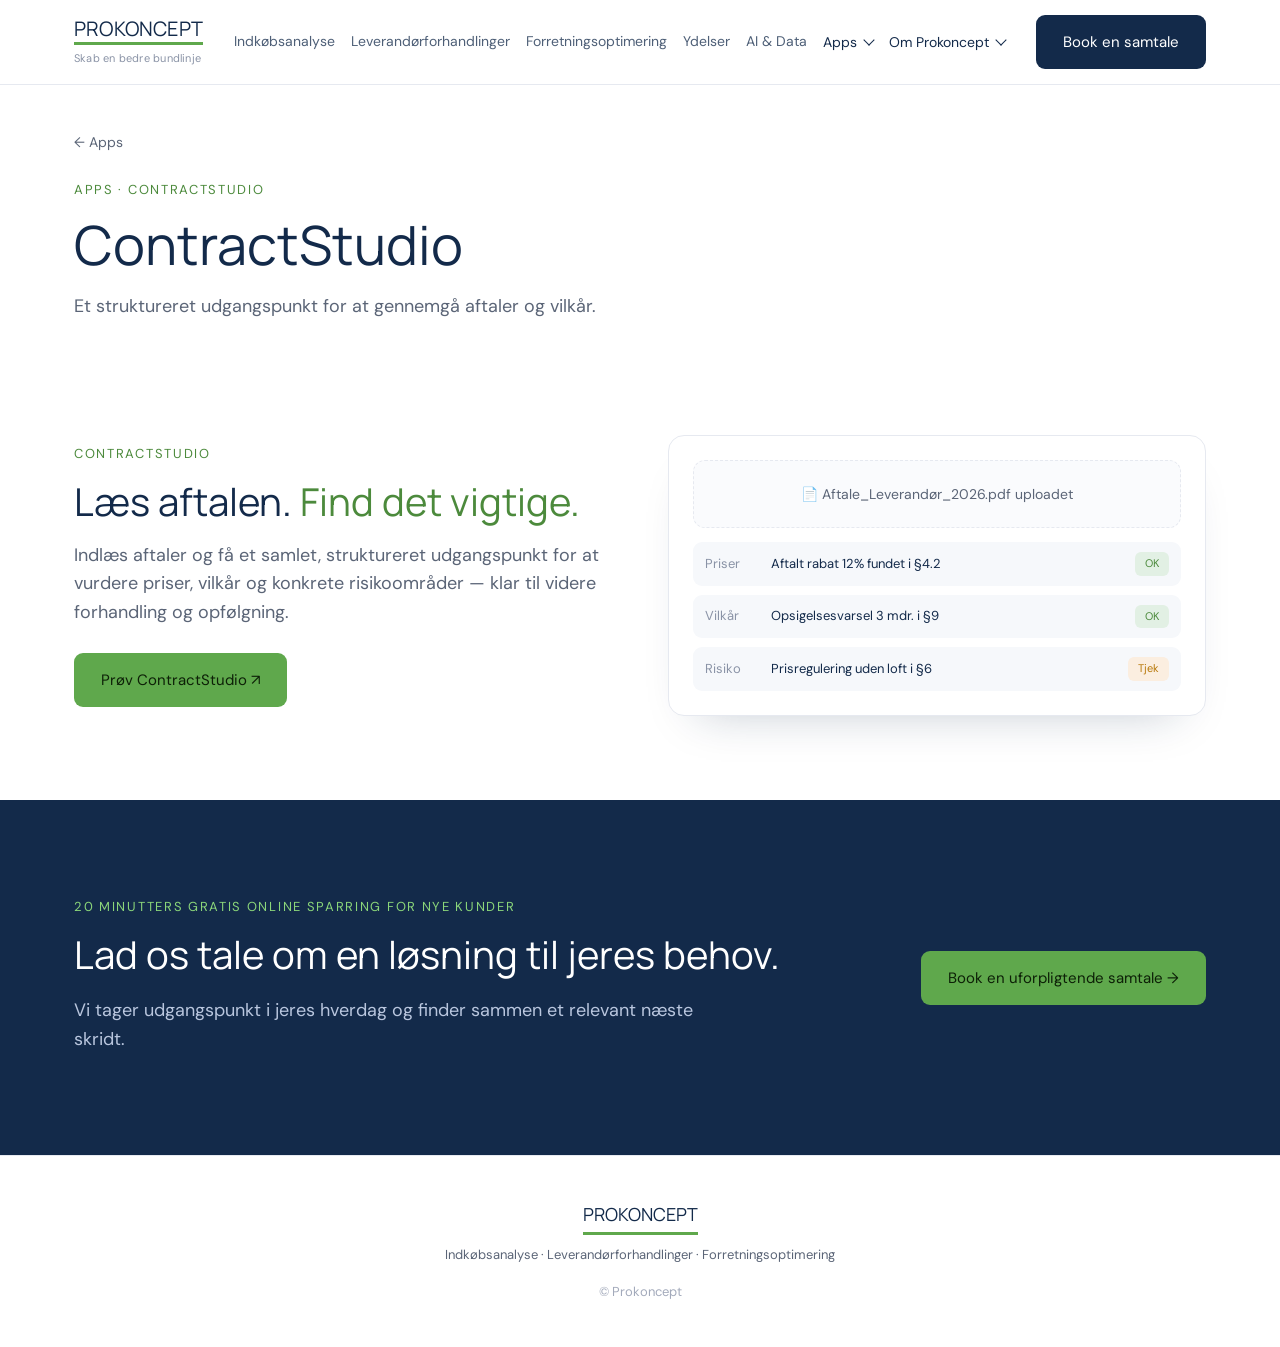
==== app-contractstudio.html @ 81a501e3 "Restructure website around consulting services and dedicated app pages" ====
<!doctype html>
<html lang="da">
<head>
<meta charset="utf-8">
<meta name="viewport" content="width=device-width, initial-scale=1">
<title>ContractStudio | Prokoncept</title>
<meta name="description" content="Et struktureret udgangspunkt for at gennemgå aftaler og vilkår.">
<link rel="preconnect" href="https://fonts.googleapis.com">
<link rel="preconnect" href="https://fonts.gstatic.com" crossorigin>
<link href="https://fonts.googleapis.com/css2?family=DM+Sans:wght@400&family=Manrope:wght@400&display=swap" rel="stylesheet">
<link rel="stylesheet" href="styles.css">
<link rel="stylesheet" href="about.css">
<link rel="stylesheet" href="advisory.css">
<link rel="stylesheet" href="tradebridge-demo.css">
<script src="navigation.js" defer>
</script>
<script src="tradebridge-demo.js" defer>
</script>
</head>
<body class="subpage app-page" id="top">
<header class="site" id="siteHeader">
<nav class="wrap" aria-label="Hovedmenu">
<div class="brand-block">
<a class="brand" href="index.html#top" aria-label="Prokoncept – til forsiden">PROKONCEPT</a>
<div class="tag">Skab en bedre bundlinje</div>
</div>
<div class="navlinks" id="navlinks">
<a href="index.html#indkobsanalyse">Indkøbsanalyse</a>
<a href="index.html#leverandorforhandlinger">Leverandørforhandlinger</a>
<a href="index.html#forretningsoptimering">Forretningsoptimering</a>
<a href="index.html#ydelser">Ydelser</a>
<a href="forretningsoptimering.html#ai">AI &amp; Data</a>
<details class="about-menu apps-menu">
<summary>Apps</summary>
<div>
<a href="app-indkoebsdashboard.html">Indkøbsdashboard</a>
<a href="app-tradebridge.html">TradeBridge</a>
<a href="app-contractstudio.html">ContractStudio</a>
<a href="app-vaerktoej.html">Værktøj</a>
</div>
</details>
<details class="about-menu">
<summary>Om Prokoncept</summary>
<div>
<a href="om-prokoncept.html">Hvem er Prokoncept?</a>
<a href="medarbejdere.html">Medarbejdere</a>
<a href="om-prokoncept.html#metode">Sådan arbejder vi</a>
</div>
</details>
</div>
<div class="header-actions">
<a class="btn btn-navy" href="index.html#kontakt">Book en samtale</a>
<button type="button" class="burger" id="burgerBtn" aria-label="Åbn menu" aria-expanded="false" aria-controls="mobilePanel">
<span>
</span>
</button>
</div>
</nav>
<div class="mobile-panel" id="mobilePanel">
<a href="index.html#indkobsanalyse">Indkøbsanalyse</a>
<a href="index.html#leverandorforhandlinger">Leverandørforhandlinger</a>
<a href="index.html#forretningsoptimering">Forretningsoptimering</a>
<a href="index.html#ydelser">Ydelser</a>
<a href="forretningsoptimering.html#ai">AI &amp; Data</a>
<details class="about-menu apps-menu">
<summary>Apps</summary>
<div>
<a href="app-indkoebsdashboard.html">Indkøbsdashboard</a>
<a href="app-tradebridge.html">TradeBridge</a>
<a href="app-contractstudio.html">ContractStudio</a>
<a href="app-vaerktoej.html">Værktøj</a>
</div>
</details>
<details class="about-menu">
<summary>Om Prokoncept</summary>
<div>
<a href="om-prokoncept.html">Hvem er Prokoncept?</a>
<a href="medarbejdere.html">Medarbejdere</a>
<a href="om-prokoncept.html#metode">Sådan arbejder vi</a>
</div>
</details>
<a href="index.html#kontakt">Book en samtale</a>
</div>
</header>
<main>
<div class="wrap app-page-intro">
<a href="index.html#apps">← Apps</a>
<p class="eyebrow">Apps · ContractStudio</p>
<h1>ContractStudio</h1>
<p>Et struktureret udgangspunkt for at gennemgå aftaler og vilkår.</p>
</div>
<!-- CONTRACTSTUDIO -->
<section>
  <div class="wrap split">
    <div>
      <div class="eyebrow">ContractStudio</div>
      <h2>Læs aftalen. <span class="em">Find det vigtige.</span>
</h2>
      <p class="lede">Indlæs aftaler og få et samlet, struktureret udgangspunkt for at vurdere priser, vilkår og konkrete risikoområder — klar til videre forhandling og opfølgning.</p>
      <div style="margin-top:26px;">
<a class="btn btn-primary" href="https://prokoncept.shinyapps.io/ContractStudio/" target="_blank" rel="noopener">Prøv ContractStudio ↗</a>
</div>
    </div>
    <div class="wmock">
      <div class="upload-box">📄 Aftale_Leverandør_2026.pdf uploadet</div>
      <div class="cs-rows">
        <div class="cs-row">
<span class="tag">Priser</span>
<span>Aftalt rabat 12% fundet i §4.2</span>
<span class="cs-chip">OK</span>
</div>
        <div class="cs-row">
<span class="tag">Vilkår</span>
<span>Opsigelsesvarsel 3 mdr. i §9</span>
<span class="cs-chip">OK</span>
</div>
        <div class="cs-row">
<span class="tag">Risiko</span>
<span>Prisregulering uden loft i §6</span>
<span class="cs-chip warn">Tjek</span>
</div>
      </div>
    </div>
  </div>
</section>
<section class="advisory-contact">
<div class="wrap">
<div>
<p class="eyebrow">20 minutters gratis online sparring for nye kunder</p>
<h2>Lad os tale om en løsning til jeres behov.</h2>
<p>Vi tager udgangspunkt i jeres hverdag og finder sammen et relevant næste skridt.</p>
</div>
<a class="btn btn-primary" href="index.html#kontakt">Book en uforpligtende samtale →</a>
</div>
</section>
</main>
<footer class="site">
<a class="brand" href="index.html#top">PROKONCEPT</a>
<div class="tag">Indkøbsanalyse · Leverandørforhandlinger · Forretningsoptimering</div>
<div class="copy">© Prokoncept</div>
</footer>
</body>
</html>
---- styles.css ----
[hidden]{display:none!important}

  /* Layout concept: the real Prokoncept webforslag redone — white canvas,
     navy/green brand, mint tinted sections, dark-navy "platform" panels for
     TradeBridge/Aftale-dashboard, alternating coloured service tiles.
     Deliberately single-theme (light): this is Prokoncept's own brand, which
     has no dark mode, so every colour is fixed rather than theme-derived. */
  :root{
    --font-heading:'Manrope',system-ui,sans-serif;
    --font-body:'DM Sans',system-ui,sans-serif;
    --text-hero:clamp(34px,4.6vw,54px);
    --text-section:clamp(28px,3vw,40px);
    --text-subheading:24px;
    --text-card-title:20px;
    --text-body:18px;
    --text-small:14px;
    --text-control:15px;
    --text-caption:13px;
    --navy:#132a4a;
    --navy-2:#0c1d34;
    --green:#5fa84c;
    --green-dark:#4c8a3c;
    --mint:#eef6f0;
    --mint-2:#e2f0e4;
    --blue-tint:#eaeffb;
    --bg:#ffffff;
    --ink:#132a4a;
    --body:#5b6577;
    --border:#e6e9f0;
    --r:9px;        /* one radius for every button, tab and toggle */
    --r-sm:6px;     /* chips and badges */
    color-scheme: light;
  }
  *{box-sizing:border-box;}
  /* Mettes skrifttyper med normal vægt på hele hjemmesiden. */
  body{font-weight:400;}
  h4,h5,h6,b,strong,th{font-weight:400;}
  button,input,select,textarea{font-family:var(--font-body); font-weight:400;}
  body{margin:0; background:var(--bg); color:var(--ink); font-family:var(--font-body);font-size:var(--text-body); line-height:1.6; -webkit-font-smoothing:antialiased;}
  img{max-width:100%; display:block;}
  h1,h2,h3{font-family:var(--font-heading); font-weight:400; text-wrap:balance; margin:0; color:var(--navy);}
  h1{font-size:var(--text-hero);line-height:1.1;}
  h2{font-size:var(--text-section);line-height:1.2;}
  h3{font-size:var(--text-subheading);line-height:1.3;}
  h4,h5,h6{font-family:var(--font-heading);font-size:var(--text-card-title);line-height:1.3;}
  a{color:inherit;}
  .em{color:var(--green-dark);}
  .wrap{max-width:1180px; margin:0 auto; padding-inline:24px;}
  section{padding-block:84px;}
  @media (max-width:640px){section{padding-block:52px;}}
  .eyebrow{font-family:var(--font-body); font-size:var(--text-caption); letter-spacing:.13em; text-transform:uppercase; color:var(--green-dark); font-weight:400; margin-bottom:14px;}
  p.lede{font-size:var(--text-body); color:var(--body); max-width:600px; margin-top:16px;}
  .btn{display:inline-flex; align-items:center; gap:8px; font-weight:400; font-size:var(--text-control); padding:14px 26px; border-radius:var(--r); border:1.5px solid transparent; cursor:pointer; text-decoration:none; font-family:var(--font-body); transition:transform .15s, box-shadow .15s;}
  .btn:active{transform:translateY(1px);}
  .btn-primary{background:var(--green); color:#0d2007;}
  .btn-primary:hover{box-shadow:0 10px 22px -10px rgba(95,168,76,.6);}
  .btn-text{background:none; border:none; color:var(--navy); font-weight:400; padding:14px 4px;}
  .btn-text:hover{color:var(--green-dark);}
  .btn-navy{background:var(--navy); color:#fff;}
  .btn-navy:hover{box-shadow:0 10px 22px -10px rgba(19,42,74,.5);}

  /* ---------- HEADER ---------- */
  header.site{position:sticky; top:env(safe-area-inset-top,0px); z-index:50; background:rgba(255,255,255,.92); backdrop-filter:blur(8px); border-bottom:1px solid var(--border);}
  nav.wrap{display:flex; align-items:center; justify-content:space-between; height:84px; padding-block:0;}
  .brand-block .brand{font-family:var(--font-heading); font-weight:400; font-size:var(--text-card-title); letter-spacing:.01em; color:var(--navy); border-bottom:3px solid var(--green); display:inline-block; padding-bottom:3px; line-height:1;}
  .brand-block .tag{font-size:11px; color:#8a93a6; margin-top:5px; letter-spacing:.02em;}
  .navlinks{display:flex; gap:30px; align-items:center;}
  .navlinks a{font-size:var(--text-control); font-weight:400; color:var(--navy); text-decoration:none; padding-block:6px; border-bottom:2px solid transparent; opacity:.75;}
  .navlinks a:hover, .navlinks a.active{opacity:1; border-color:var(--green);}
  .burger{display:none; width:40px; height:40px; border-radius:var(--r); border:1px solid var(--border); background:#fff; align-items:center; justify-content:center; cursor:pointer;}
  .burger span, .burger span::before, .burger span::after{content:""; display:block; width:17px; height:2px; background:var(--navy); position:relative;}
  .burger span::before{position:absolute; top:-6px;} .burger span::after{position:absolute; top:6px;}
  .mobile-panel{display:none; flex-direction:column; padding:6px 24px 18px; border-top:1px solid var(--border);}
  .mobile-panel a{padding:13px 4px; font-weight:400; text-decoration:none; color:var(--navy); border-bottom:1px solid var(--border);}
  header.site.open .mobile-panel{display:flex;}
  @media (max-width:900px){.navlinks{display:none;} .burger{display:flex;} nav.wrap{height:72px;}}

  /* ---------- HERO ---------- */
  .hero .wrap{display:grid; grid-template-columns:1.05fr .95fr; gap:56px; align-items:center; padding-block:72px 60px;}
  .hero h1{font-size:var(--text-hero); line-height:1.1; letter-spacing:-.01em; margin-top:10px;}
  .hero-actions{display:flex; align-items:center; gap:6px; margin-top:34px; flex-wrap:wrap;}
  .hero-note{display:flex; align-items:center; gap:8px; margin-top:26px; font-size:var(--text-control); color:var(--body);}
  .hero-note .dot{width:7px; height:7px; border-radius:50%; background:var(--green); flex-shrink:0;}

  .hero-graphic{position:relative; border-radius:22px; padding:26px; min-height:420px;
    background:linear-gradient(160deg,#eaf4ec 0%, #dcecf5 100%);}
  .og-card{background:#fff; border-radius:16px; padding:22px 24px; box-shadow:0 26px 50px -28px rgba(19,42,74,.35);}
  .og-head{display:flex; justify-content:space-between; align-items:baseline; font-family:var(--font-body); font-size:var(--text-caption); letter-spacing:.08em; color:#8a93a6; text-transform:uppercase; margin-bottom:18px;}
  .og-stats{display:flex; gap:34px; margin-bottom:20px;}
  .og-stats .s .l{font-size:12px; color:var(--body); margin-bottom:4px;}
  .og-stats .s .v{font-family:var(--font-heading); font-weight:400; font-size:var(--text-subheading); font-variant-numeric:tabular-nums;}
  .og-stats .s.green .v{color:var(--green-dark);}
  .og-chart{height:120px;}
  .og-float-dark{
    position:absolute; left:22px; bottom:-6px; width:220px; background:var(--navy); color:#fff;
    border-radius:13px; padding:16px 18px; box-shadow:0 20px 40px -18px rgba(12,29,52,.55);
  }
  .og-float-dark .l{display:flex; align-items:center; gap:7px; font-family:var(--font-body); font-size:var(--text-caption); letter-spacing:.08em; color:#a9c4ee; margin-bottom:8px;}
  .og-float-dark .l .dot2{width:6px; height:6px; border-radius:50%; background:var(--green);}
  .og-float-dark .v{font-family:var(--font-heading); font-weight:400; font-size:20px; margin-bottom:8px;}
  .og-bar{height:6px; background:rgba(255,255,255,.18); border-radius:4px; overflow:hidden;}
  .og-bar span{display:block; height:100%; width:0%; background:var(--green); border-radius:4px; transition:width 1.1s ease .2s;}
  .og-float-pill{
    position:absolute; right:14px; bottom:38px; background:#fff; border-radius:13px; padding:13px 16px;
    box-shadow:0 20px 40px -18px rgba(19,42,74,.35); display:flex; align-items:center; gap:12px; max-width:230px;
  }
  .og-float-pill .n{font-family:var(--font-heading); font-weight:400; font-size:22px; color:var(--navy);}
  .og-float-pill .t{font-size:var(--text-caption); color:var(--body); line-height:1.35;}
  @media (max-width:900px){
    .hero .wrap{grid-template-columns:1fr;}
    .hero-graphic{min-height:0; padding-bottom:70px;}
    .og-float-pill{position:static; margin-top:14px; max-width:none;}
    .og-float-dark{position:static; margin-top:14px; width:auto;}
  }

  /* ---------- FORMULA BAR ---------- */
  .formula{background:var(--navy); color:#fff;}
  .formula .wrap{display:flex; justify-content:space-between; align-items:center; gap:20px; flex-wrap:wrap; padding-block:26px;}
  .formula .headline{font-family:var(--font-heading); font-weight:400; font-size:clamp(17px,2vw,22px);}
  .formula .terms{display:flex; align-items:center; gap:14px; flex-wrap:wrap; font-size:var(--text-control); font-weight:400; color:#b9c6de;}
  .formula .terms .pill{background:#fff; color:var(--navy); padding:8px 16px; border-radius:var(--r); font-weight:400;}

  #ydelser,#indkobsanalyse,#tradebridge,#ai,#potentiale{scroll-margin-top:100px;}
  .tradebridge-overview{display:grid;grid-template-columns:minmax(0,.85fr) minmax(0,1.15fr);gap:50px;align-items:center;}
  .tradebridge-copy h2{font-size:var(--text-section);line-height:1.2;}
  .tradebridge-copy h2 .em{color:#8bd67a;}
  .tradebridge-copy .lede{font-size:var(--text-body);}
  .tradebridge-actions{margin-top:28px;}
  .tradebridge-screen{margin:0;min-width:0;overflow:hidden;border:1px solid var(--border);border-radius:16px;background:#fff;box-shadow:0 24px 48px -20px rgba(6,14,28,.45);}
  .tradebridge-screen img{display:block;width:100%;height:auto;}
  .tradebridge-screen figcaption{padding:12px 16px;color:var(--body);font-size:12px;}
  @media(max-width:900px){.tradebridge-overview{grid-template-columns:1fr;gap:32px;}}
  /* ---------- DARK PLATFORM SECTIONS (TradeBridge / Aftale-dashboard) ---------- */
  .platform{background:var(--navy); color:#fff;}
  .platform h2{color:#fff;}
  .platform p.lede{color:#aebadb;}
  .platform .eyebrow{color:#8bd67a;}
  .split{display:grid; grid-template-columns:1fr 1fr; gap:56px; align-items:center;}
  @media (max-width:900px){.split{grid-template-columns:1fr;}}

  .pill-tabs{display:flex; gap:8px; margin-top:26px; flex-wrap:wrap;}
  .pill-tab{font-family:var(--font-body); font-weight:400; font-size:var(--text-small); padding:10px 18px; border-radius:var(--r); border:1.5px solid rgba(255,255,255,.28); background:transparent; color:#cdd7ea; cursor:pointer;}
  .pill-tab[aria-selected="true"]{background:rgba(255,255,255,.14); border-color:rgba(255,255,255,.5); color:#fff;}

  .wcard{background:#fff; color:var(--ink); border-radius:16px; padding:26px 28px; box-shadow:0 30px 60px -32px rgba(6,14,28,.6);}
  .wcard-tabs{display:flex; gap:6px; border-bottom:1px solid var(--border); margin-bottom:18px;}
  .wcard-tab{font-family:var(--font-body); font-weight:400; font-size:var(--text-small); padding:10px 4px; margin-right:18px; border:none; background:none; color:var(--body); cursor:pointer; border-bottom:2px solid transparent;}
  .wcard-tab[aria-selected="true"]{color:var(--navy); border-color:var(--green);}
  .wcard-head{display:flex; justify-content:space-between; align-items:center; margin-bottom:4px;}
  .wcard-head h3{font-size:var(--text-body);}
  .wcard-head .status{font-size:12px; font-weight:400; color:var(--green-dark); display:flex; align-items:center; gap:6px;}
  .wcard-panel{display:none;}
  .wcard-panel[data-active="true"]{display:block;}
  .stat-grid{display:grid; grid-template-columns:1fr 1fr; gap:14px; margin-top:16px;}
  .stat-tile{background:#f5f7fb; border-radius:12px; padding:14px 16px;}
  .stat-tile .l{font-size:11px; letter-spacing:.05em; text-transform:uppercase; color:#8a93a6; margin-bottom:6px;}
  .stat-tile .v{font-family:var(--font-heading); font-weight:400; font-size:22px; font-variant-numeric:tabular-nums;}
  .stat-tile .v.warn{color:#b8790a;}
  .row-list{display:flex; flex-direction:column; margin-top:10px;}
  .row-list .r{display:flex; justify-content:space-between; align-items:center; padding:12px 2px; border-bottom:1px solid var(--border); font-size:var(--text-small);}
  .row-list .r:last-child{border-bottom:none;}
  .row-list .r .v{font-weight:400;}
  .row-list .r .v.warn{color:#b8790a;}
  .status-banner{margin-top:14px; display:flex; align-items:center; gap:10px; background:var(--mint-2); color:var(--green-dark); font-weight:400; font-size:var(--text-small); padding:13px 16px; border-radius:10px;}

  /* ---------- BEREGNER (mint) ---------- */
  .mint-section{background:var(--mint);}
  .browser-mock{border-radius:14px; overflow:hidden; box-shadow:0 30px 56px -30px rgba(19,42,74,.32); background:var(--navy-2);}
  .browser-mock .bm-bar{display:flex; align-items:center; gap:7px; background:#0a1830; padding:10px 14px;}
  .bm-dot{width:9px; height:9px; border-radius:50%; background:rgba(255,255,255,.2);}
  .browser-mock .bm-body{padding:18px; display:flex; flex-direction:column; gap:12px;}
  .bm-row{display:flex; gap:10px; align-items:center;}
  .bm-chip{font-family:var(--font-body); font-size:var(--text-caption); padding:5px 10px; border-radius:5px; color:#fff; font-weight:400;}
  .bm-field{flex:1; height:30px; background:rgba(255,255,255,.06); border:1px solid rgba(255,255,255,.1); border-radius:6px;}
  .bm-table{background:rgba(255,255,255,.04); border-radius:8px; padding:10px; margin-top:4px;}
  .bm-line{display:flex; justify-content:space-between; font-family:var(--font-body); font-size:11px; color:#c3cfe6; padding:5px 4px; border-bottom:1px solid rgba(255,255,255,.06);}
  .bm-line:last-child{border-bottom:none;}
  .mock-cap{margin-top:14px; font-size:var(--text-small); color:var(--body); text-align:center;}
  .feature-list{list-style:none; padding:0; margin:26px 0 0; display:flex; flex-direction:column; gap:12px;}
  .feature-list li{display:flex; gap:10px; font-size:var(--text-control); font-weight:400;}
  .feature-list li .c{color:var(--green-dark); font-weight:400;}
  .tools-visual{margin:0;min-width:0;}
  .tools-image-placeholder{aspect-ratio:4 / 3;display:flex;flex-direction:column;align-items:center;justify-content:center;gap:16px;padding:30px;text-align:center;border:1px dashed #a8c3b0;border-radius:16px;background:rgba(255,255,255,.6);color:var(--green-dark);}
  .tools-image-placeholder span{font-family:var(--font-heading);font-size:20px;color:var(--navy);}
  .tools-image-placeholder small{font-size:var(--text-small);color:var(--body);}
  .tools-visual img{display:block;width:100%;height:auto;border-radius:16px;}
  #beregner{scroll-margin-top:100px;}
  .tools-example{margin-top:64px;padding-top:56px;border-top:1px solid #cadbce;}
  .tools-example-title{font-size:var(--text-subheading);line-height:1.3;margin-bottom:14px;}
  .tools-example-subtitle{font-family:var(--font-heading);font-size:20px;line-height:1.3;color:var(--navy);margin:0;}
  @media(max-width:640px){.tools-example{margin-top:40px;padding-top:36px;}}

  /* ---------- SERVICES GRID ---------- */
  .svc-intro{margin-bottom:40px; max-width:640px;}
  .svc-grid{display:grid; grid-template-columns:repeat(3,1fr); gap:16px;}
  .svc-card{border:0; font:inherit; text-align:left; cursor:pointer; width:100%; border-radius:14px; padding:28px 26px; text-decoration:none; display:flex; flex-direction:column; gap:12px; min-height:190px; transition:transform .15s, box-shadow .15s;}
  .svc-card:hover{transform:translateY(-4px); box-shadow:0 22px 40px -26px rgba(19,42,74,.4);}
  .svc-card .num{font-family:var(--font-body); font-size:var(--text-caption); opacity:.65; font-weight:400;}
  .svc-card h3{font-size:var(--text-card-title); line-height:1.25;}
  .svc-card p{font-size:var(--text-small); margin:0; flex:1; opacity:.85;}
  .svc-card .link{font-size:var(--text-small); font-weight:400; align-self:flex-end; text-decoration:underline; text-underline-offset:3px;}
  .svc-light{background:var(--bg); border:1px solid var(--border); color:var(--navy);}
  .svc-mint{background:var(--mint-2); color:var(--navy);}
  .svc-blue{background:var(--blue-tint); color:var(--navy);}
  .svc-green{background:var(--green); color:#0d2007;}
  .svc-green h3{color:#0d2007;}
  .svc-navy{background:var(--navy); color:#fff;}
  .svc-navy h3{color:#fff;}
  @media (max-width:900px){.svc-grid{grid-template-columns:1fr 1fr;}}
  @media (max-width:560px){.svc-grid{grid-template-columns:1fr;}}

  /* ---------- DASHBOARD SHOWCASE (screenshot -> live demo) ---------- */
  .dash-layout{display:grid;grid-template-columns:minmax(220px,.36fr) minmax(0,1fr);gap:40px;align-items:start;margin-top:34px;}
  .dash-visual{min-width:0;width:100%;max-width:640px;margin-left:auto;}
  .dash-frame{display:block; position:relative; margin:0; border-radius:16px; overflow:hidden; border:1px solid var(--border); box-shadow:0 30px 60px -30px rgba(19,42,74,.35); background:#fff;}
  .dash-bar{display:flex; align-items:center; gap:7px; padding:11px 14px; background:var(--navy);}
  .dash-bar span{width:9px; height:9px; border-radius:50%; background:rgba(255,255,255,.25);}
  .dash-bar em{margin-left:10px; font-style:normal; font-family:var(--font-body); font-size:var(--text-caption); color:#a9b6d1;}
  .dash-frame img{width:100%; height:auto; display:block;}
  .dash-hint{text-align:center; font-size:var(--text-caption); color:#8a93a6; margin-top:14px;}
  .dash-points{display:grid; grid-template-columns:1fr; gap:22px; padding:0; margin:0; padding-top:110px; list-style:none; color:var(--body); font-size:var(--text-body);line-height:1.5;}
  .dash-points li{display:flex; align-items:baseline; gap:10px;}
  .dash-points li::before{content:"✓"; color:var(--green-dark); flex-shrink:0;}
  .dash-actions{display:flex; justify-content:center; margin-top:26px;}
  @media(max-width:900px){.dash-layout{grid-template-columns:1fr;gap:26px;}.dash-points{grid-template-columns:repeat(2,minmax(0,1fr));padding-top:0;gap:12px 24px;}.dash-visual{margin-inline:auto;}}
  @media(max-width:640px){.dash-points{grid-template-columns:1fr; gap:10px;}}

  /* ---------- PLASTDATA ---------- */
  .plast-card{background:var(--navy); border-radius:16px; padding:26px 28px; color:#fff; box-shadow:0 26px 50px -28px rgba(19,42,74,.4);}
  .plast-card h3{color:#fff; font-size:16px;}
  .plast-card .status{font-size:12px; color:#8bd67a; font-weight:400;}
  .step-inline{display:flex; flex-direction:column; gap:14px; margin-top:26px;}
  .step-inline .si{display:flex; gap:14px; align-items:flex-start;}
  .step-inline .num{font-family:var(--font-heading); font-weight:400; color:var(--green-dark); font-size:16px; width:26px; flex-shrink:0;}
  .step-inline .tx b{display:block; font-size:var(--text-control); margin-bottom:2px;}
  .step-inline .tx span{font-size:var(--text-small); color:var(--body);}

  /* ---------- WHITE MOCK CARD (ContractStudio) ---------- */
  .wmock{background:#fff; border:1px solid var(--border); border-radius:16px; padding:24px; box-shadow:0 24px 46px -30px rgba(19,42,74,.28);}
  .upload-box{border:1.5px dashed var(--border); border-radius:12px; padding:22px; text-align:center; color:var(--body); font-size:var(--text-small); background:#fafbfd;}
  .cs-rows{display:flex; flex-direction:column; gap:9px; margin-top:14px;}
  .cs-row{display:flex; align-items:center; gap:10px; padding:10px 12px; background:#f6f8fb; border-radius:9px; font-size:var(--text-caption);}
  .cs-row .tag{font-family:var(--font-body); font-size:var(--text-caption); color:#8a93a6; width:56px; flex-shrink:0;}
  .cs-chip{margin-left:auto; font-size:11px; font-weight:400; padding:3px 10px; border-radius:var(--r-sm); background:var(--mint-2); color:var(--green-dark);}
  .cs-chip.warn{background:#fbeee0; color:#b8790a;}

  /* ---------- STEP CARDS (methodology / ai) ---------- */
  .steps4{display:grid; grid-template-columns:repeat(4,1fr); gap:16px;}
  .steps3{display:grid; grid-template-columns:repeat(3,1fr); gap:16px;}
  @media (max-width:860px){.steps4{grid-template-columns:1fr 1fr;} .steps3{grid-template-columns:1fr;}}
  @media (max-width:480px){.steps4{grid-template-columns:1fr;}}
  .step-card{background:#fff; border:1px solid var(--border); border-radius:14px; padding:24px 22px;}
  .step-card .num{font-family:var(--font-heading); font-weight:400; font-size:24px; color:var(--green-dark); margin-bottom:10px;}
  .step-card h3{font-size:var(--text-card-title); margin-bottom:8px;}
  .step-card p{font-size:16px; color:var(--body); margin:0;}
  #ai .svc-intro{max-width:850px;}
  #ai p.lede{max-width:850px;}
  .data-foundation{max-width:850px;margin-top:38px;color:var(--body);font-size:var(--text-body);}
  .data-foundation h3{font-size:var(--text-subheading);}
  .data-journey{margin-top:24px;border-top:1px solid var(--border);border-bottom:1px solid var(--border);padding:18px 0;}
  .data-journey summary{color:var(--navy);cursor:pointer;}
  .data-journey li{margin:12px 0;}.data-journey li span{color:var(--navy);}
  .maturity-screening{margin-top:50px;padding:36px;border-radius:18px;background:var(--mint);display:grid;grid-template-columns:minmax(0,.85fr) minmax(0,1.15fr);gap:36px;align-items:start;scroll-margin-top:110px;}
  .maturity-intro h3{font-size:var(--text-subheading);line-height:1.3;}
  .maturity-intro p{color:var(--body);}
  .maturity-note{color:var(--body);font-size:var(--text-caption);line-height:1.6;}
  .maturity-card{width:100%;padding:28px;}
  .maturity-question{border:0;padding:0;margin:0;min-width:0;}
  .maturity-question legend{padding:0;float:left;width:100%;}.maturity-question .quiz-opts{clear:both;}
  .maturity-option{display:flex;align-items:baseline;gap:10px;}
  .maturity-option input{accent-color:var(--green-dark);flex-shrink:0;}
  .maturity-option:has(input:checked){border-color:var(--green);background:var(--mint-2);}
  .maturity-option:focus-within{outline:2px solid var(--navy);outline-offset:2px;}
  .maturity-card .quiz-top{gap:12px;flex-wrap:wrap;}
  .maturity-card .quiz-bar-fill{width:0;}
  .maturity-card h4{font-family:var(--font-heading);font-size:20px;margin:16px 0;color:var(--navy);}
  .maturity-card p,.maturity-card li{font-size:var(--text-small);color:var(--body);}
  .maturity-card li{margin:12px 0;}
  .maturity-dimensions{display:grid;grid-template-columns:minmax(0,1fr) minmax(0,1fr);gap:10px 16px;padding-block:18px;border-block:1px solid var(--border);font-size:var(--text-caption);}
  .maturity-dimensions dt{color:var(--navy);}.maturity-dimensions dd{margin:0;color:var(--green-dark);}
  @media(max-width:900px){.maturity-screening{grid-template-columns:1fr;}}
  @media(max-width:560px){.maturity-screening{padding:20px;gap:20px;}.maturity-card{padding:20px;}.maturity-card .quiz-nav{gap:12px;flex-wrap:wrap;}.maturity-card .btn{padding:12px 16px;font-size:var(--text-small);}.maturity-dimensions{grid-template-columns:1fr;gap:4px;}.maturity-dimensions dd{margin-bottom:12px;}}

  /* ---------- POTENTIALESCREENING ---------- */
  .quiz-card{background:#fff; border:1px solid var(--border); border-radius:18px; padding:38px; max-width:620px; margin:0 auto; box-shadow:0 30px 60px -36px rgba(19,42,74,.3);}
  .quiz-top{display:flex; justify-content:space-between; font-size:var(--text-caption); color:var(--body); margin-bottom:12px; font-family:var(--font-body);}
  .quiz-bar{height:6px; background:var(--border); border-radius:4px; overflow:hidden; margin-bottom:28px;}
  .quiz-bar-fill{height:100%; background:linear-gradient(90deg,var(--navy),var(--green)); border-radius:4px; transition:width .3s ease; width:14.28%;}
  .quiz-q{font-size:var(--text-card-title); font-weight:400; font-family:var(--font-heading); margin-bottom:20px; min-height:52px; color:var(--navy);}
  .quiz-opts{display:flex; flex-direction:column; gap:10px;}
  .quiz-opt{text-align:left; padding:13px 16px; border-radius:var(--r); border:1.5px solid var(--border); background:#fff; cursor:pointer; font-size:var(--text-control); font-weight:400; color:var(--navy); font-family:var(--font-body);}
  .quiz-opt:hover{border-color:var(--navy);}
  .quiz-opt.selected{border-color:var(--green); background:var(--mint-2);}
  .quiz-nav{display:flex; justify-content:space-between; margin-top:26px;}
  .quiz-nav button[disabled]{opacity:.4; cursor:not-allowed;}
  .quiz-result{display:none; text-align:center;}
  .quiz-result .rscore{font-family:var(--font-heading); font-weight:400; font-size:44px; color:var(--green-dark);}
  .lock-note{display:flex; gap:10px; margin-top:24px; padding:15px 17px; background:#f5f7fb; border-radius:10px; font-size:var(--text-caption); color:var(--body); text-align:left;}

  /* ---------- SERVICE MODAL ---------- */
  body.modal-open{overflow:hidden;}
  .modal{position:fixed; inset:0; z-index:100; display:none; background:rgba(12,29,52,.62); backdrop-filter:blur(3px); padding:max(20px, env(safe-area-inset-top, 0px)) 16px max(20px, env(safe-area-inset-bottom, 0px)); overflow-y:auto;}
  .modal.open{display:block;}
  .modal-panel{position:relative; max-width:960px; margin:0 auto; background:#fff; border-radius:18px; box-shadow:0 40px 90px -30px rgba(6,14,28,.7); overflow:hidden;}
  .m-head{display:flex; justify-content:space-between; align-items:center; gap:12px; padding:14px 18px; border-bottom:1px solid var(--border); position:sticky; top:0; background:#fff; z-index:2;}
  .m-nav{display:flex; align-items:center; gap:8px;}
  .m-count{font-family:var(--font-body); font-size:12px; color:#8a93a6; margin-right:6px;}
  .icon-btn{width:40px; height:40px; border-radius:var(--r); border:1.5px solid var(--border); background:#fff; color:var(--navy); font-size:var(--text-body); font-weight:400; cursor:pointer; display:inline-flex; align-items:center; justify-content:center; font-family:var(--font-body);}
  .icon-btn:hover{border-color:var(--navy);}
  .m-hero{padding:38px 40px 30px; background:linear-gradient(160deg,var(--mint) 0%, #fff 70%);}
  .m-hero .eyebrow{margin-bottom:10px;}
  .m-hero h2{font-size:clamp(28px,4vw,40px); letter-spacing:-.01em;}
  .m-hero .sub{font-family:var(--font-heading); font-weight:400; font-size:clamp(17px,2.2vw,21px); color:var(--green-dark); margin-top:10px;}
  .m-hero p{max-width:680px; color:var(--body); font-size:var(--text-body); margin:16px 0 0;}
  .m-quote{margin:0 40px; padding:20px 24px; background:var(--navy); color:#fff; border-radius:12px; font-family:var(--font-heading); font-weight:400; font-size:clamp(16px,2vw,19px); line-height:1.45;}
  .m-body{padding:34px 40px 8px;}
  .m-label{font-family:var(--font-body); font-size:12px; letter-spacing:.12em; text-transform:uppercase; color:var(--green-dark); margin-bottom:14px;}
  .m-steps{display:grid; grid-template-columns:repeat(4,1fr); gap:12px; margin-bottom:34px;}
  .m-step{position:relative; border:1px solid var(--border); border-radius:12px; padding:18px 16px; background:#fff;}
  .m-step:not(:last-child)::after{content:"→"; position:absolute; right:-14px; top:50%; transform:translateY(-50%); color:var(--green); font-weight:400; font-size:16px; z-index:1; background:#fff; width:18px; text-align:center;}
  .m-step .n{font-family:var(--font-heading); font-weight:400; font-size:20px; color:var(--green-dark);}
  .m-step b{display:block; font-family:var(--font-heading); font-size:var(--text-caption); letter-spacing:.03em; text-transform:uppercase; margin:8px 0 6px; color:var(--navy);}
  .m-step span{font-size:var(--text-small); color:var(--body); line-height:1.45; display:block;}
  .m-cols{display:grid; grid-template-columns:1fr 1fr; gap:14px; margin-bottom:34px;}
  .m-card{border-radius:12px; padding:22px 24px;}
  .m-card.mint{background:var(--mint-2);}
  .m-card.blue{background:var(--blue-tint);}
  .m-card h4{margin:0 0 12px; font-family:var(--font-heading); font-size:var(--text-control); color:var(--navy);}
  .m-card ul{margin:0; padding:0; list-style:none; display:flex; flex-direction:column; gap:9px;}
  .m-card li{display:flex; gap:10px; font-size:var(--text-control); color:var(--ink);}
  .m-card li::before{content:"✓"; color:var(--green-dark); font-weight:400;}
  .m-pairs{border:1px solid var(--border); border-radius:12px; overflow:hidden; margin-bottom:34px;}
  .m-pairs .ph, .m-pairs .pr{display:grid; grid-template-columns:1fr 1fr; gap:0;}
  .m-pairs .ph div{background:var(--navy); color:#fff; font-family:var(--font-heading); font-weight:400; font-size:var(--text-small); padding:13px 20px;}
  .m-pairs .pr div{padding:14px 20px; font-size:var(--text-control); border-top:1px solid var(--border);}
  .m-pairs .pr div:last-child{color:var(--green-dark); font-weight:400;}
  .m-benefits{display:grid; grid-template-columns:repeat(4,1fr); gap:12px; margin-bottom:30px;}
  .m-benefits.three{grid-template-columns:repeat(3,1fr);}
  .m-benefit{background:var(--mint); border-radius:12px; padding:18px 16px;}
  .m-benefit b{display:block; font-family:var(--font-heading); font-size:var(--text-control); color:var(--navy);}
  .m-benefit span{font-size:var(--text-caption); color:var(--body);}
  .m-foot{margin:0 40px 36px; padding:24px 28px; border-radius:14px; background:var(--green); color:#0d2007; display:flex; justify-content:space-between; align-items:center; gap:20px; flex-wrap:wrap;}
  .m-foot .t{font-family:var(--font-heading); font-weight:400; font-size:clamp(17px,2.2vw,21px); line-height:1.3; max-width:480px;}
  .m-foot .s{font-size:var(--text-small); margin-top:4px; font-weight:400; font-family:var(--font-body);}
  .btn-dark-solid{background:var(--navy); color:#fff;}
  @media (max-width:760px){
    .m-hero{padding:28px 22px 24px;} .m-body{padding:26px 22px 4px;} .m-quote{margin-inline:22px;} .m-foot{margin-inline:22px;}
    .m-steps{grid-template-columns:1fr 1fr;} .m-step:nth-child(2n)::after{display:none;}
    .m-cols, .m-benefits, .m-benefits.three{grid-template-columns:1fr 1fr;}
  }
  @media (max-width:520px){
    .m-steps, .m-cols, .m-benefits, .m-benefits.three{grid-template-columns:1fr;}
    .m-step::after{display:none !important;}
    .m-pairs .ph, .m-pairs .pr{grid-template-columns:1fr;}
    .m-pairs .pr div:last-child{border-top:none; padding-top:0;}
  }

  /* ---------- CONTACT ---------- */
  .contact-box{background:var(--navy); border-radius:22px; padding:56px; display:grid; grid-template-columns:.85fr 1.15fr; gap:48px; align-items:start;}
  .contact-box h2{color:#fff; font-size:var(--text-section);}
  .contact-box .eyebrow{color:#8bd67a;}
  .contact-box p{color:#aebadb;}
  .contact-direct{margin-top:26px; padding-top:22px; border-top:1px solid rgba(255,255,255,.16); font-size:var(--text-small); color:#aebadb;}
  .contact-direct b{display:block; color:#fff; font-family:var(--font-body); font-size:var(--text-control); margin-top:4px; user-select:all;}
  .cform{background:#fff; border-radius:16px; padding:30px; display:flex; flex-direction:column; gap:16px;}
  .frow{display:grid; grid-template-columns:1fr 1fr; gap:14px;}
  .field{display:flex; flex-direction:column; gap:6px; min-width:0;}
  .field label{font-size:var(--text-caption); font-weight:400; color:var(--navy);}
  .field label .opt{font-weight:400; color:#8a93a6;}
  .field input, .field select, .field textarea{font-family:var(--font-body); font-size:var(--text-control); color:var(--ink); background:#fff; border:1.5px solid var(--border); border-radius:var(--r); padding:12px 14px; width:100%;}
  .field textarea{min-height:140px; resize:vertical; line-height:1.5;}
  .field input:focus, .field select:focus, .field textarea:focus{outline:none; border-color:var(--green); box-shadow:0 0 0 3px rgba(95,168,76,.2);}
  .field.invalid input, .field.invalid select, .field.invalid textarea{border-color:#c0392b;}
  .ferr{font-size:var(--text-caption); color:#c0392b; min-height:16px;}
  .fmeta{display:flex; justify-content:space-between; font-size:var(--text-caption); color:#8a93a6;}
  .fmeta .over{color:#c0392b; font-weight:400;}
  .contact-box .cform .fnote{font-size:var(--text-caption); color:#8a93a6; margin:0;}
  .cform .btn{align-self:flex-start;}
  .cform .btn[disabled]{opacity:.55; cursor:not-allowed;}
  .fstatus{font-size:var(--text-small); border-radius:var(--r); padding:13px 16px; display:none;}
  .fstatus.ok{display:block; background:var(--mint-2); color:var(--green-dark); font-weight:400;}
  .fstatus.bad{display:block; background:#fbeaea; color:#9d2b20;}
  .inbox{margin-top:24px; background:#fff; border-radius:14px; padding:22px 26px; display:none;}
  .inbox.show{display:block;}
  .inbox h3{font-size:16px; margin-bottom:4px;}
  .inbox .sub{font-size:var(--text-caption); color:#8a93a6; margin-bottom:12px;}
  .inbox .item{border-top:1px solid var(--border); padding:12px 0; font-size:var(--text-small);}
  .inbox .item .top{display:flex; justify-content:space-between; gap:12px; flex-wrap:wrap; font-weight:400; color:var(--navy);}
  .inbox .item .when{font-weight:400; color:#8a93a6; font-size:var(--text-caption);}
  .inbox .item p{margin:6px 0 0; color:var(--body); white-space:pre-wrap;}
  @media (max-width:900px){.contact-box{grid-template-columns:1fr; padding:36px 24px; gap:30px;} .frow{grid-template-columns:1fr;}}

  footer.site{padding-block:44px; text-align:center; border-top:1px solid var(--border);}
  footer.site .brand{font-family:var(--font-heading); font-weight:400; font-size:var(--text-body); color:var(--navy); border-bottom:3px solid var(--green); padding-bottom:3px; display:inline-block;}
  footer.site .tag{font-size:var(--text-caption); color:var(--body); margin-top:10px;}
  footer.site .copy{font-size:var(--text-caption); color:#a3aabb; margin-top:16px;}
---- about.css ----
.about-hero{padding:105px 0;background:linear-gradient(125deg,#09294c,#174e72);color:#fff}
.about-hero h1{max-width:850px;margin:0;color:#fff;font:400 var(--text-hero)/1.1 var(--font-heading);letter-spacing:-.01em}
.about-hero h1 em{color:var(--green);font-style:normal}
.about-hero p:last-child{max-width:700px;margin:27px 0 0;color:#c7d7e1;font-size:var(--text-body);line-height:1.65}
.about-section{padding:100px 0}
.about-section.soft{background:#f2f6f6}
.about-split{display:grid;grid-template-columns:.85fr 1.15fr;gap:90px;align-items:start}
.about-split h2,.team-intro h2{margin:0;color:var(--navy);font:400 var(--text-section)/1.2 var(--font-heading);letter-spacing:-.01em}
.about-copy{color:var(--muted);font-size:var(--text-body);line-height:1.6}
.about-copy p:first-child{margin-top:0}
.value-grid{display:grid;grid-template-columns:repeat(3,1fr);gap:18px;margin-top:50px}
.value-grid article{padding:30px;background:#fff;border-top:4px solid var(--green);box-shadow:0 12px 30px rgba(9,41,76,.08)}
.value-grid span{color:var(--green);font:400 12px var(--font-heading)}
.value-grid h3{margin:13px 0 10px;color:var(--navy);font:400 var(--text-card-title) var(--font-heading)}
.value-grid p{margin:0;color:var(--muted);font-size:16px;line-height:1.6}
.team-intro{max-width:750px;margin-bottom:45px}
.team-intro>p:last-child{color:var(--muted);font-size:var(--text-body);line-height:1.6}
.team-grid{display:grid;grid-template-columns:repeat(3,1fr);gap:20px}
.team-card{overflow:hidden;background:#fff;border:1px solid #dce6e7;box-shadow:0 14px 34px rgba(9,41,76,.08)}
.team-placeholder{display:grid;place-items:center;aspect-ratio:1.15;background:linear-gradient(145deg,#dcebea,#edf4f3);color:var(--navy);font:400 42px var(--font-heading)}
.team-card>div:last-child{padding:24px}
.team-card h2{margin:0;color:var(--navy);font:400 var(--text-card-title) var(--font-heading)}
.team-role{margin:6px 0 17px;color:#4d877f;font-size:12px;font-weight:400}
.team-card p:last-child{margin:0;color:var(--muted);font-size:16px;line-height:1.6}
.dummy-note{display:inline-block;margin-top:18px;padding:8px 10px;background:#fff4d9;color:#85631d;font-size:10px;font-weight:400}

.about-menu{position:relative;color:var(--navy);font-size:var(--text-control);font-weight:400}
.about-menu summary{display:flex;align-items:center;gap:8px;cursor:pointer;list-style:none;white-space:nowrap;padding-block:6px}
.about-menu summary::-webkit-details-marker{display:none}
.about-menu summary::after{content:"";width:7px;height:7px;border-right:1px solid currentColor;border-bottom:1px solid currentColor;transform:rotate(45deg);margin-top:-4px}
.about-menu[open] summary::after{transform:rotate(225deg);margin-top:4px}
.about-menu>div{position:absolute;right:0;top:100%;display:grid;width:230px;padding:9px;background:#fff;border:1px solid var(--border);border-top:3px solid var(--green);border-radius:9px;box-shadow:0 18px 38px rgba(19,42,74,.17);z-index:60}
.navlinks .about-menu a{display:block;padding:12px 11px;opacity:1;border-bottom:0}
.about-menu a:hover,.about-menu a[aria-current="page"]{background:var(--mint)}
.about-menu summary:focus-visible,.about-menu a:focus-visible{outline:2px solid var(--green);outline-offset:3px}
.brand-block .brand,footer.site .brand{text-decoration:none}
.navlinks{gap:22px}
.subpage{--muted:var(--body);min-height:100vh;display:flex;flex-direction:column}
.subpage main{flex:1}
.subpage .steps{display:grid;grid-template-columns:repeat(4,minmax(0,1fr));gap:26px}
.subpage .steps h3{font-size:var(--text-card-title);margin:16px 0 8px}
.subpage .steps span{color:var(--green-dark)}
.subpage .steps p{font-size:var(--text-small);color:var(--body)}
.subpage .contact{background:var(--navy);color:#fff;padding:70px 0}
.subpage .contact-inner{display:flex;justify-content:space-between;align-items:center;gap:30px}
.subpage .contact h2{font-size:var(--text-section);color:#fff;line-height:1.15}
.subpage .contact em{font-style:normal;color:var(--green)}
.subpage .contact .button{display:inline-flex;align-items:center;gap:18px;background:#fff;color:var(--navy);padding:14px 22px;border-radius:var(--r);text-decoration:none}
.subpage .back-to-top{align-self:flex-end;margin:20px 24px;padding:8px 16px;color:var(--navy);text-decoration:none}
@media(max-width:1100px) and (min-width:901px){.navlinks{gap:12px}.navlinks a,.about-menu{font-size:12px}header.site .btn{padding:12px 16px}.brand-block .brand{font-size:var(--text-body)}}
@media(max-width:900px){.mobile-panel .about-menu>div{position:static;width:100%;box-shadow:none;margin-top:5px;background:var(--mint)}.mobile-panel .about-menu summary{padding:13px 4px}.about-split{grid-template-columns:1fr;gap:30px}.team-grid,.subpage .steps{grid-template-columns:repeat(2,minmax(0,1fr))}.value-grid{grid-template-columns:1fr}.about-section{padding:65px 0}.subpage .contact-inner{align-items:flex-start;flex-direction:column}}
@media(max-width:560px){.team-grid,.subpage .steps{grid-template-columns:1fr}.about-hero{padding:65px 0}.about-hero h1{letter-spacing:-.01em}.about-split h2,.team-intro h2{letter-spacing:-.01em}}
---- advisory.css ----
/* Consultancy first. Existing fonts, weights and brand colors are shared. */
.header-actions{display:flex;align-items:center;gap:8px;flex-shrink:0}
.navlinks{gap:16px}.navlinks>a,.navlinks .about-menu{font-size:14px}
.navlinks .about-menu summary{font-size:inherit}
.about-menu{flex-shrink:0}
.navlinks .apps-menu>div{width:235px}
main{display:block}
section[id],article[id],#behov{scroll-margin-top:100px}
.advisory-home-hero .wrap{gap:48px;padding-block:65px}
.advisory-home-hero h1{font-size:var(--text-hero)}
.advisory-hero-visual{padding:30px;background:var(--mint);border-radius:18px;border-top:3px solid var(--green)}
.advisory-hero-visual h2{font-size:28px;line-height:1.2}
.advisory-hero-visual ol{list-style:none;padding:0;margin:28px 0}
.advisory-hero-visual li{display:flex;gap:18px;margin:22px 0}
.advisory-hero-visual li>span{font-family:var(--font-heading);color:var(--green-dark);font-size:20px}
.advisory-hero-visual h3{font-size:20px}
.advisory-hero-visual li p{font-size:16px;color:var(--body);margin:6px 0 0}
.advisory-visual-note{font-size:14px;color:var(--body);margin:0;padding-top:18px;border-top:1px solid #cbdccd}
.advisory-teaser>.wrap{display:grid;grid-template-columns:minmax(0,1.1fr) minmax(0,.9fr);gap:64px;align-items:start}
/* Each main consultancy area occupies the viewport below the sticky menu. */
:root{--site-header-height:85px}
.advisory-teaser:is(#indkobsanalyse,#leverandorforhandlinger,#forretningsoptimering){min-height:calc(100vh - var(--site-header-height));min-height:calc(100svh - var(--site-header-height));display:flex;align-items:center;scroll-margin-top:var(--site-header-height);padding-block:clamp(32px,6vh,84px)}
@media(max-width:1240px){:root{--site-header-height:73px}}
#ydelser{padding-block:24px;min-height:calc(100vh - var(--site-header-height));min-height:calc(100svh - var(--site-header-height));scroll-margin-top:var(--site-header-height)}
#ydelser .svc-intro{max-width:none;margin-bottom:24px}
#ydelser .svc-intro .eyebrow{margin-bottom:8px}
#ydelser .svc-intro .lede{max-width:950px;margin-top:12px;margin-bottom:0}
@media(min-width:1100px){#ydelser .svc-card{min-height:170px;padding:20px 22px;gap:8px}}
#apps{padding-block:24px;min-height:calc(100vh - var(--site-header-height));min-height:calc(100svh - var(--site-header-height));scroll-margin-top:var(--site-header-height)}
#apps>.wrap>.eyebrow{margin-top:0;margin-bottom:8px}
#apps>.wrap>.lede{max-width:950px;margin-top:12px;margin-bottom:0}
#apps .apps-grid{margin-top:28px}
#kontakt{padding-block:24px;min-height:calc(100vh - var(--site-header-height));min-height:calc(100svh - var(--site-header-height));scroll-margin-top:var(--site-header-height)}
#kontakt .contact-box{padding:32px;gap:36px}
#kontakt .cform{padding:24px;gap:12px}
#kontakt .field textarea{min-height:110px}
#kontakt .field:not(.invalid) .ferr{display:none}
@media(min-width:901px) and (max-height:800px){#kontakt{padding-block:16px}#kontakt .contact-box{padding:24px}#kontakt .cform{padding:20px;gap:8px}#kontakt .field input,#kontakt .field select,#kontakt .field textarea{padding:9px 12px}#kontakt .field textarea{min-height:80px}#kontakt .cform .btn{padding:12px 24px}}
@media(max-width:640px){#kontakt .contact-box{padding:24px 18px;gap:24px}#kontakt .cform{padding:20px}}
.advisory-actions{display:flex;align-items:center;flex-wrap:wrap;gap:18px;margin-top:28px}
.advisory-light-link{color:#fff;text-decoration:none;font-size:15px;border-bottom:1px solid #8bd67a;padding-block:8px}
.advisory-teaser-list{display:grid;gap:24px;padding-top:40px}
.advisory-teaser-list>div{padding-left:20px;border-left:2px solid var(--green)}
.advisory-teaser-list h3{font-size:20px}
.advisory-teaser-list p{font-size:16px;color:var(--body);margin:8px 0 0}
.platform .advisory-teaser-list h3{color:#fff}
.platform .advisory-teaser-list p{color:#aebadb}
.advisory-teaser.platform h2{color:#fff}
.advisory-detail{display:grid;grid-template-columns:minmax(0,.85fr) minmax(0,1.15fr);gap:70px}
.advisory-detail p{color:var(--body);margin:0 0 22px}
.advisory-deliverables{margin-top:50px}
.advisory-deliverables>.steps3,.advisory-process{margin-top:30px}
.advisory-hero{padding-block:48px}
.advisory-hero p:last-of-type{margin-top:18px}
.advisory-hero .advisory-actions{margin-top:20px}
.advisory-overview,.advisory-help{padding-block:56px}
.advisory-help .advisory-deliverables{margin-top:0}
.advisory-contact{background:var(--navy);color:#fff}
.advisory-contact>.wrap{display:flex;justify-content:space-between;align-items:center;gap:40px}
.advisory-contact h2{color:#fff}
.advisory-contact p:not(.eyebrow){color:#b9c6de;max-width:650px}
.advisory-contact .eyebrow{color:#8bd67a}
.advisory-contact .btn{flex-shrink:0}
.advisory-app-note{background:var(--mint)}
.advisory-app-note p{max-width:760px;color:var(--body)}
.apps-grid{display:grid;grid-template-columns:repeat(4,minmax(0,1fr));gap:18px;margin-top:36px}
.app-card{display:flex;flex-direction:column;padding:24px;border:1px solid #cbdccd;border-radius:14px;background:#fff;text-decoration:none;transition:transform .15s}
.app-card:hover{transform:translateY(-3px)}
.app-card h3{font-size:20px}
.app-card p{font-size:16px;color:var(--body);flex:1}
.app-card>span:last-child{font-size:15px;color:var(--navy)}
.app-page-intro{padding-block:42px 12px}
.app-page-intro>a{font-size:14px;text-decoration:none;color:var(--body)}
.app-page-intro .eyebrow{margin-top:24px}
.app-page-intro p:last-child{max-width:760px;color:var(--body)}
.dashboard-page .app-page-intro{padding-block:26px 0}
.dashboard-page .app-page-intro .eyebrow{margin-top:12px}
.dashboard-page #indkobsanalyse{padding-block:24px 56px}
.dashboard-page .dash-layout{margin-top:24px}
.tools-page .app-page-intro{padding-block:26px 16px}
.tools-page .app-page-intro .eyebrow{margin-top:12px}
.tools-page #beregner{padding-block:24px 56px}
.app-page .tradebridge-overview{padding-block:0}
.app-page .tools-example{margin-top:64px}
.needs-section{background:#f7faf8}
.needs-layout{display:grid;grid-template-columns:minmax(0,.85fr) minmax(0,1.15fr);gap:48px;align-items:start}
.needs-layout>div:first-child p{color:var(--body)}
.needs-check{width:100%;padding:28px}
.needs-check .quiz-bar-fill{width:0}
.needs-check .quiz-top{gap:12px;flex-wrap:wrap}
.needs-check [data-result] h3{font-size:24px}
.needs-check p,.needs-check li{color:var(--body);font-size:16px}
.needs-check li{margin:14px 0}
.needs-check [data-actions]{padding-left:22px}
.needs-check .quiz-nav{gap:12px;flex-wrap:wrap}
.needs-check [data-result] .btn{margin-top:10px}
:is(.advisory-actions,.apps-grid,.needs-check) a:focus-visible{outline:2px solid var(--green);outline-offset:4px}
@media(max-width:1240px){.navlinks{display:none}.burger{display:flex}nav.wrap{height:72px}.mobile-panel .about-menu>div{position:static;width:100%;box-shadow:none;background:var(--mint)}.mobile-panel .about-menu summary{padding:13px 4px}.mobile-panel .about-menu{width:100%}}
@media(max-width:1000px){.advisory-teaser>.wrap,.advisory-detail,.needs-layout{grid-template-columns:1fr;gap:30px}.advisory-teaser-list{padding-top:0}.apps-grid{grid-template-columns:repeat(2,minmax(0,1fr))}.advisory-contact>.wrap{flex-direction:column;align-items:flex-start}}
@media(max-width:640px){.advisory-home-hero .wrap{padding-block:40px}.advisory-hero-visual{padding:22px}.advisory-hero-visual h2{font-size:24px}.apps-grid{grid-template-columns:1fr}.needs-check{padding:22px}.needs-check .btn{padding:12px 16px}.advisory-actions{gap:14px}.advisory-teaser-list{gap:20px}.advisory-contact .btn{white-space:normal}.header-actions>.btn{padding:11px 14px;font-size:14px}.brand-block .brand{font-size:18px}}
---- tradebridge-demo.css ----
.demo-launch{border:0;font-family:inherit;cursor:pointer}
.tradebridge-demo-modal{width:min(1500px,calc(100vw - 34px));height:min(900px,calc(100vh - 34px));max-width:none;max-height:none;padding:0;border:0;border-radius:18px;background:#fff;box-shadow:0 28px 90px rgba(3,23,43,.42);overflow:hidden}
.tradebridge-demo-modal::backdrop{background:rgba(4,25,45,.74);backdrop-filter:blur(4px)}
.tradebridge-demo-shell{display:grid;grid-template-rows:auto 1fr;height:100%}
.tradebridge-demo-bar{display:flex;align-items:center;justify-content:space-between;gap:20px;padding:14px 18px;border-bottom:1px solid #dbe5e8;background:#fff}
.tradebridge-demo-title{display:flex;align-items:center;gap:12px;color:var(--navy);font:400 15px var(--font-heading)}
.tradebridge-demo-title span{display:grid;place-items:center;width:32px;height:32px;border-radius:9px;background:var(--green);color:#fff;font-size:var(--text-body)}
.tradebridge-demo-actions{display:flex;align-items:center;gap:10px}
.tradebridge-demo-external{color:#557083;font-size:12px;font-weight:400;text-decoration:none}
.tradebridge-demo-external:hover{color:var(--navy);text-decoration:underline}
.tradebridge-demo-close{display:inline-flex;align-items:center;gap:7px;border:0;border-radius:9px;background:var(--navy);padding:11px 16px;color:#fff;font:400 12px var(--font-body);cursor:pointer}
.tradebridge-demo-close:hover{background:#174a77}
.tradebridge-demo-frame{width:100%;height:100%;border:0;background:#f2f5f8}
body.has-demo-modal{overflow:hidden}
@media(max-width:650px){.tradebridge-demo-modal{width:100vw;height:100dvh;border-radius:0}.tradebridge-demo-bar{padding:11px 12px}.tradebridge-demo-title{font-size:var(--text-caption)}.tradebridge-demo-external{display:none}.tradebridge-demo-close{padding:10px 13px}}
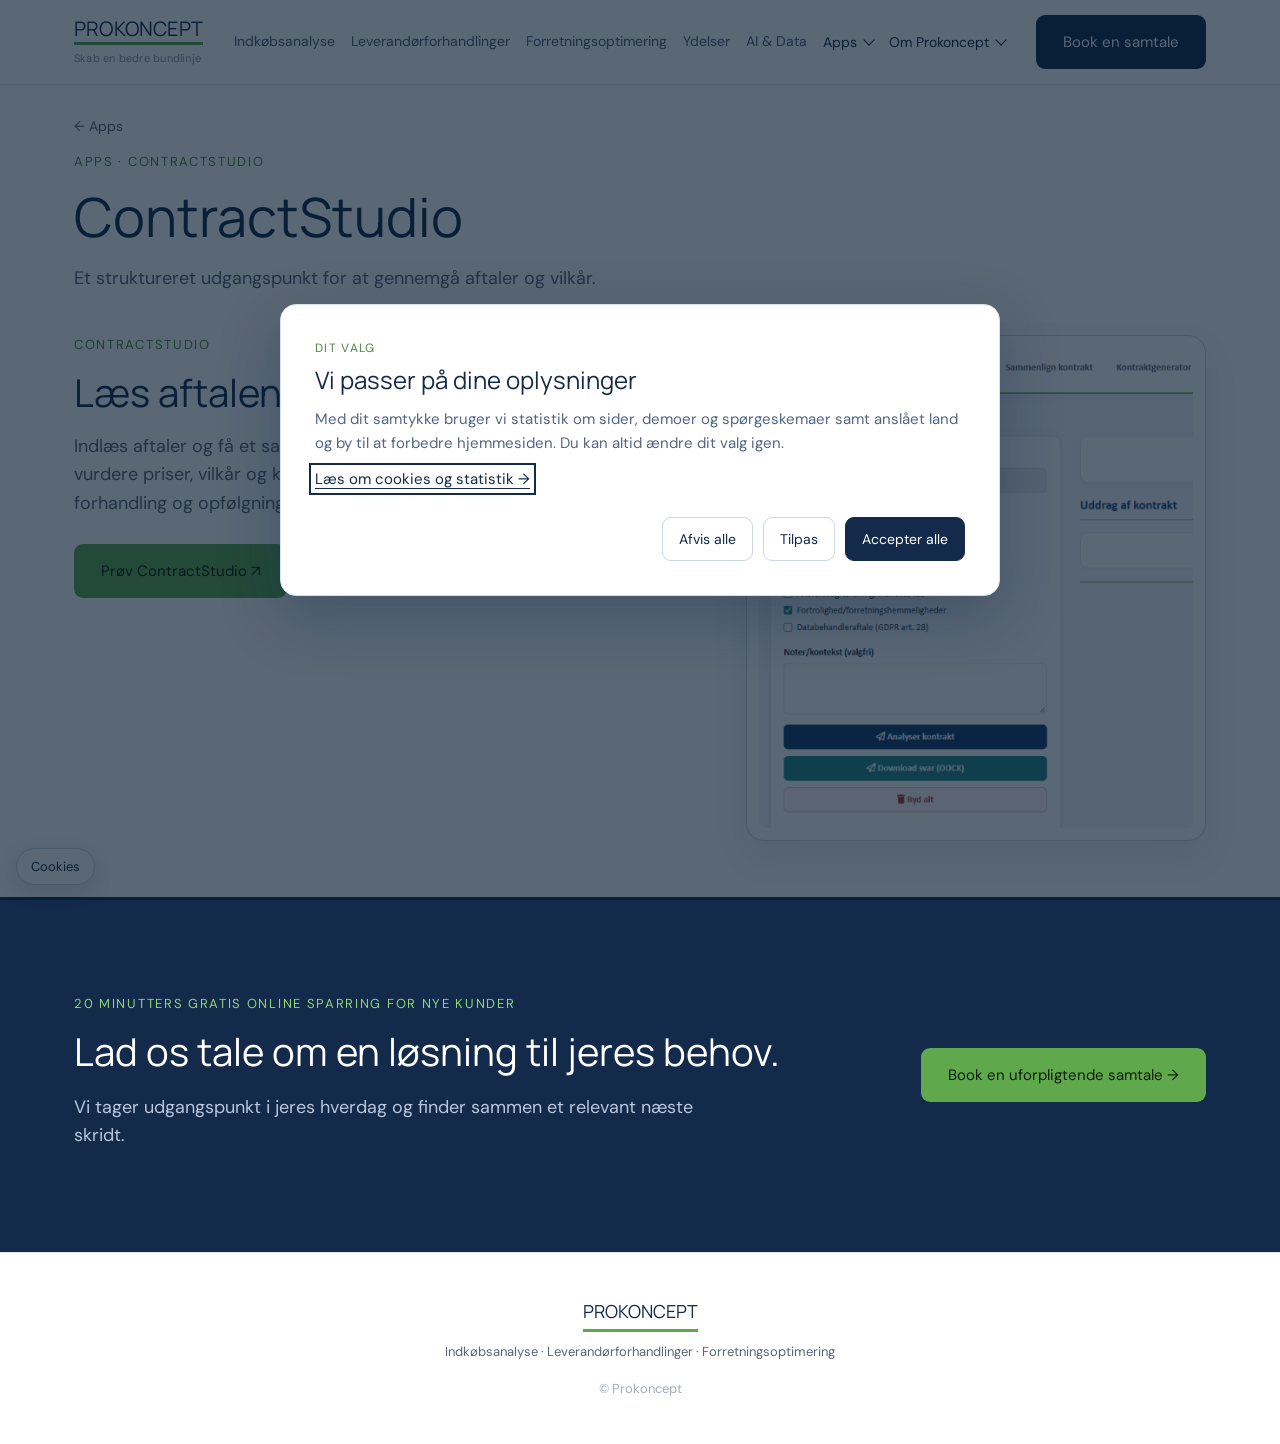
==== commit 1d6ca11b: "Add dedicated AI and data page, cookie consent and app screenshots" ====
--- a/app-contractstudio.html
+++ b/app-contractstudio.html
@@ -16,8 +16,10 @@
 </script>
 <script src="tradebridge-demo.js" defer>
 </script>
+<link rel="stylesheet" href="cookie.css">
+<script src="cookie.js" defer></script>
 </head>
-<body class="subpage app-page" id="top">
+<body class="subpage app-page contractstudio-page" id="top">
 <header class="site" id="siteHeader">
 <nav class="wrap" aria-label="Hovedmenu">
 <div class="brand-block">
@@ -29,7 +31,7 @@
 <a href="index.html#leverandorforhandlinger">Leverandørforhandlinger</a>
 <a href="index.html#forretningsoptimering">Forretningsoptimering</a>
 <a href="index.html#ydelser">Ydelser</a>
-<a href="forretningsoptimering.html#ai">AI &amp; Data</a>
+<a href="index.html#ai">AI &amp; Data</a>
 <details class="about-menu apps-menu">
 <summary>Apps</summary>
 <div>
@@ -45,6 +47,8 @@
 <a href="om-prokoncept.html">Hvem er Prokoncept?</a>
 <a href="medarbejdere.html">Medarbejdere</a>
 <a href="om-prokoncept.html#metode">Sådan arbejder vi</a>
+<a href="kontakt.html">Kontaktoplysninger</a>
+<a href="cookies.html">Cookies &amp; statistik</a>
 </div>
 </details>
 </div>
@@ -61,7 +65,7 @@
 <a href="index.html#leverandorforhandlinger">Leverandørforhandlinger</a>
 <a href="index.html#forretningsoptimering">Forretningsoptimering</a>
 <a href="index.html#ydelser">Ydelser</a>
-<a href="forretningsoptimering.html#ai">AI &amp; Data</a>
+<a href="index.html#ai">AI &amp; Data</a>
 <details class="about-menu apps-menu">
 <summary>Apps</summary>
 <div>
@@ -77,6 +81,8 @@
 <a href="om-prokoncept.html">Hvem er Prokoncept?</a>
 <a href="medarbejdere.html">Medarbejdere</a>
 <a href="om-prokoncept.html#metode">Sådan arbejder vi</a>
+<a href="kontakt.html">Kontaktoplysninger</a>
+<a href="cookies.html">Cookies &amp; statistik</a>
 </div>
 </details>
 <a href="index.html#kontakt">Book en samtale</a>
@@ -90,7 +96,7 @@
 <p>Et struktureret udgangspunkt for at gennemgå aftaler og vilkår.</p>
 </div>
 <!-- CONTRACTSTUDIO -->
-<section>
+<section class="contractstudio-overview">
   <div class="wrap split">
     <div>
       <div class="eyebrow">ContractStudio</div>
@@ -101,26 +107,11 @@
 <a class="btn btn-primary" href="https://prokoncept.shinyapps.io/ContractStudio/" target="_blank" rel="noopener">Prøv ContractStudio ↗</a>
 </div>
     </div>
-    <div class="wmock">
-      <div class="upload-box">📄 Aftale_Leverandør_2026.pdf uploadet</div>
-      <div class="cs-rows">
-        <div class="cs-row">
-<span class="tag">Priser</span>
-<span>Aftalt rabat 12% fundet i §4.2</span>
-<span class="cs-chip">OK</span>
-</div>
-        <div class="cs-row">
-<span class="tag">Vilkår</span>
-<span>Opsigelsesvarsel 3 mdr. i §9</span>
-<span class="cs-chip">OK</span>
-</div>
-        <div class="cs-row">
-<span class="tag">Risiko</span>
-<span>Prisregulering uden loft i §6</span>
-<span class="cs-chip warn">Tjek</span>
-</div>
+    <figure class="tools-visual">
+      <div class="tools-image-frame">
+        <img src="assets/contractstudio.png" width="500" height="553" alt="ContractStudio med kontraktupload, valg af tjekområder og analyse af kontrakter." decoding="async">
       </div>
-    </div>
+    </figure>
   </div>
 </section>
 <section class="advisory-contact">
@@ -140,4 +131,4 @@
 <div class="copy">© Prokoncept</div>
 </footer>
 </body>
-</html>+</html>
--- a/about.css
+++ b/about.css
@@ -2,6 +2,24 @@
 .about-hero{padding:105px 0;background:linear-gradient(125deg,#09294c,#174e72);color:#fff}
 .about-hero h1{max-width:850px;margin:0;color:#fff;font:400 var(--text-hero)/1.1 var(--font-heading);letter-spacing:-.01em}
 .about-hero h1 em{color:var(--green);font-style:normal}
+.company-contact-hero{padding-block:48px}
+.company-contact-hero .eyebrow{color:#8bd67a}
+.company-contact-section{background:var(--mint);padding-block:48px}
+.company-contact-grid{display:grid;grid-template-columns:minmax(0,.85fr) minmax(0,1.15fr);gap:64px;align-items:start}
+.company-contact-grid h2{font-size:var(--text-subheading);margin:0 0 24px}
+.company-contact-details address{font-style:normal;color:var(--body);font-size:var(--text-body);line-height:1.8}
+.company-cvr{margin:24px 0 0;color:var(--body)}
+.company-contact-card{padding:32px;background:#fff;border:1px solid var(--border);border-top:3px solid var(--green);border-radius:12px}
+.company-contact-card dl{margin:0 0 28px}
+.company-contact-card dl>div{margin-bottom:20px}
+.company-contact-card dt{font-size:var(--text-caption);color:var(--body);margin-bottom:4px}
+.company-contact-card dd{margin:0;font-size:var(--text-body);overflow-wrap:anywhere}
+.company-contact-card dd a{color:var(--navy);text-underline-offset:4px}
+.company-contact-card dd a:hover{color:var(--green-dark)}
+.company-contact-card a:focus-visible{outline:2px solid var(--green-dark);outline-offset:4px}
+.contact-direct a{color:inherit;text-underline-offset:4px}
+@media(max-width:900px){.company-contact-grid{grid-template-columns:1fr;gap:32px}}
+@media(max-width:560px){.company-contact-hero{padding-block:32px}.company-contact-section{padding-block:32px}.company-contact-card{padding:24px}}
 .about-hero p:last-child{max-width:700px;margin:27px 0 0;color:#c7d7e1;font-size:var(--text-body);line-height:1.65}
 .about-section{padding:100px 0}
 .about-section.soft{background:#f2f6f6}
--- a/advisory.css
+++ b/advisory.css
@@ -19,7 +19,7 @@
 .advisory-teaser>.wrap{display:grid;grid-template-columns:minmax(0,1.1fr) minmax(0,.9fr);gap:64px;align-items:start}
 /* Each main consultancy area occupies the viewport below the sticky menu. */
 :root{--site-header-height:85px}
-.advisory-teaser:is(#indkobsanalyse,#leverandorforhandlinger,#forretningsoptimering){min-height:calc(100vh - var(--site-header-height));min-height:calc(100svh - var(--site-header-height));display:flex;align-items:center;scroll-margin-top:var(--site-header-height);padding-block:clamp(32px,6vh,84px)}
+.advisory-teaser:is(#indkobsanalyse,#leverandorforhandlinger,#forretningsoptimering,#ai){min-height:calc(100vh - var(--site-header-height));min-height:calc(100svh - var(--site-header-height));display:flex;align-items:center;scroll-margin-top:var(--site-header-height);padding-block:clamp(32px,6vh,84px)}
 @media(max-width:1240px){:root{--site-header-height:73px}}
 #ydelser{padding-block:24px;min-height:calc(100vh - var(--site-header-height));min-height:calc(100svh - var(--site-header-height));scroll-margin-top:var(--site-header-height)}
 #ydelser .svc-intro{max-width:none;margin-bottom:24px}
@@ -30,8 +30,8 @@
 #apps>.wrap>.eyebrow{margin-top:0;margin-bottom:8px}
 #apps>.wrap>.lede{max-width:950px;margin-top:12px;margin-bottom:0}
 #apps .apps-grid{margin-top:28px}
-#kontakt{padding-block:24px;min-height:calc(100vh - var(--site-header-height));min-height:calc(100svh - var(--site-header-height));scroll-margin-top:var(--site-header-height)}
-#kontakt .contact-box{padding:32px;gap:36px}
+#kontakt{background:var(--navy);padding-block:24px;scroll-margin-top:var(--site-header-height)}
+#kontakt .contact-box{background:transparent;border-radius:0;padding:32px;gap:36px}
 #kontakt .cform{padding:24px;gap:12px}
 #kontakt .field textarea{min-height:110px}
 #kontakt .field:not(.invalid) .ferr{display:none}
@@ -80,11 +80,18 @@
 .tools-page .app-page-intro{padding-block:26px 16px}
 .tools-page .app-page-intro .eyebrow{margin-top:12px}
 .tools-page #beregner{padding-block:24px 56px}
+.contractstudio-page .app-page-intro{padding-block:26px 0}
+.contractstudio-page .app-page-intro .eyebrow{margin-top:12px}
+.contractstudio-overview{padding-block:24px 56px}
+.contractstudio-overview .split{align-items:start}
+.contractstudio-overview .tools-visual{width:100%;max-width:460px;justify-self:end}
+@media(max-width:900px){.contractstudio-overview .tools-visual{justify-self:center}}
 .app-page .tradebridge-overview{padding-block:0}
 .app-page .tools-example{margin-top:64px}
 .needs-section{background:#f7faf8}
 .needs-layout{display:grid;grid-template-columns:minmax(0,.85fr) minmax(0,1.15fr);gap:48px;align-items:start}
 .needs-layout>div:first-child p{color:var(--body)}
+.needs-layout>div:first-child .eyebrow{color:var(--green-dark)}
 .needs-check{width:100%;padding:28px}
 .needs-check .quiz-bar-fill{width:0}
 .needs-check .quiz-top{gap:12px;flex-wrap:wrap}
@@ -98,3 +105,8 @@
 @media(max-width:1240px){.navlinks{display:none}.burger{display:flex}nav.wrap{height:72px}.mobile-panel .about-menu>div{position:static;width:100%;box-shadow:none;background:var(--mint)}.mobile-panel .about-menu summary{padding:13px 4px}.mobile-panel .about-menu{width:100%}}
 @media(max-width:1000px){.advisory-teaser>.wrap,.advisory-detail,.needs-layout{grid-template-columns:1fr;gap:30px}.advisory-teaser-list{padding-top:0}.apps-grid{grid-template-columns:repeat(2,minmax(0,1fr))}.advisory-contact>.wrap{flex-direction:column;align-items:flex-start}}
 @media(max-width:640px){.advisory-home-hero .wrap{padding-block:40px}.advisory-hero-visual{padding:22px}.advisory-hero-visual h2{font-size:24px}.apps-grid{grid-template-columns:1fr}.needs-check{padding:22px}.needs-check .btn{padding:12px 16px}.advisory-actions{gap:14px}.advisory-teaser-list{gap:20px}.advisory-contact .btn{white-space:normal}.header-actions>.btn{padding:11px 14px;font-size:14px}.brand-block .brand{font-size:18px}}
+
+/* Full screenshot of a company-specific tool; preserve the original aspect ratio. */
+.tools-image-frame{padding:12px;background:#fff;border:1px solid #cadbce;border-radius:18px;box-shadow:0 16px 36px #132a4a14}
+.tools-image-frame img{display:block;width:100%;height:auto;border-radius:8px}
+.tools-visual figcaption{margin-top:14px;text-align:center;color:var(--body);font-size:var(--text-small);line-height:1.5}
--- a/cookie.css
+++ b/cookie.css
@@ -0,0 +1,21 @@
+/* Mette's centered cookie layout, using the current site's regular type and colors. */
+.cookie-banner{position:fixed;inset:0;margin:auto;box-sizing:border-box;width:min(720px,calc(100% - 40px));max-height:calc(100svh - 40px);overflow:auto;padding:34px;border:1px solid #d7e3e4;border-radius:16px;background:#fff;color:#132a4a;box-shadow:0 20px 60px #09294c4d;font:400 15px/1.6 'DM Sans',sans-serif}
+.cookie-banner::backdrop{background:rgba(5,25,46,.66)}
+.cookie-banner [hidden]{display:none!important}
+.cookie-banner .cookie-kicker{margin:0 0 7px;color:#4c8a3c;font-size:12px;letter-spacing:1.3px}
+.cookie-banner h2{margin:0;color:#132a4a;font:400 24px/1.25 Manrope,sans-serif}
+.cookie-banner p{margin:12px 0;color:#526586;font-size:15px;line-height:1.6}
+.cookie-banner a{color:#132a4a;text-underline-offset:4px}
+.cookie-actions{display:flex;flex-wrap:wrap;gap:10px;justify-content:flex-end;margin-top:26px}
+.cookie-button{border:1px solid #cad9dd;border-radius:9px;padding:12px 16px;font:400 14px 'DM Sans',sans-serif;cursor:pointer}
+.cookie-button.secondary{background:#fff;color:#132a4a}
+.cookie-button.primary{border-color:#132a4a;background:#132a4a;color:#fff}
+.cookie-button:hover{border-color:#4c8a3c}.cookie-button.primary:hover{background:#4c8a3c;border-color:#4c8a3c}
+.cookie-settings-trigger{position:fixed;left:16px;bottom:15px;z-index:890;border:1px solid #cad9dd;border-radius:99px;background:#fff;padding:9px 14px;color:#132a4a;font:400 13px 'DM Sans',sans-serif;box-shadow:0 7px 20px #09294c24;cursor:pointer}
+.cookie-category{display:flex;gap:24px;justify-content:space-between;align-items:center;padding:18px 0;border-top:1px solid #dfe8e9}
+.cookie-category h3,.cookie-category-title{display:block;margin:0;color:#132a4a;font:400 17px/1.4 Manrope,sans-serif}
+.cookie-category p,.cookie-category-description{display:block;margin:5px 0 0;color:#526586;font-size:14px;line-height:1.5}
+.cookie-category>span:last-child:not(:first-child){color:#4c8a3c;font-size:13px;white-space:nowrap}
+.cookie-category input{width:22px;height:22px;flex-shrink:0;accent-color:#4c8a3c}
+.cookie-banner :focus-visible,.cookie-settings-trigger:focus-visible{outline:2px solid #132a4a;outline-offset:4px}
+@media(max-width:760px){.cookie-banner{width:calc(100% - 28px);max-height:calc(100svh - 28px);padding:24px}.cookie-actions{display:grid;grid-template-columns:1fr 1fr}.cookie-actions .primary{grid-column:1/-1}.cookie-button{width:100%}.cookie-category{gap:14px}}
